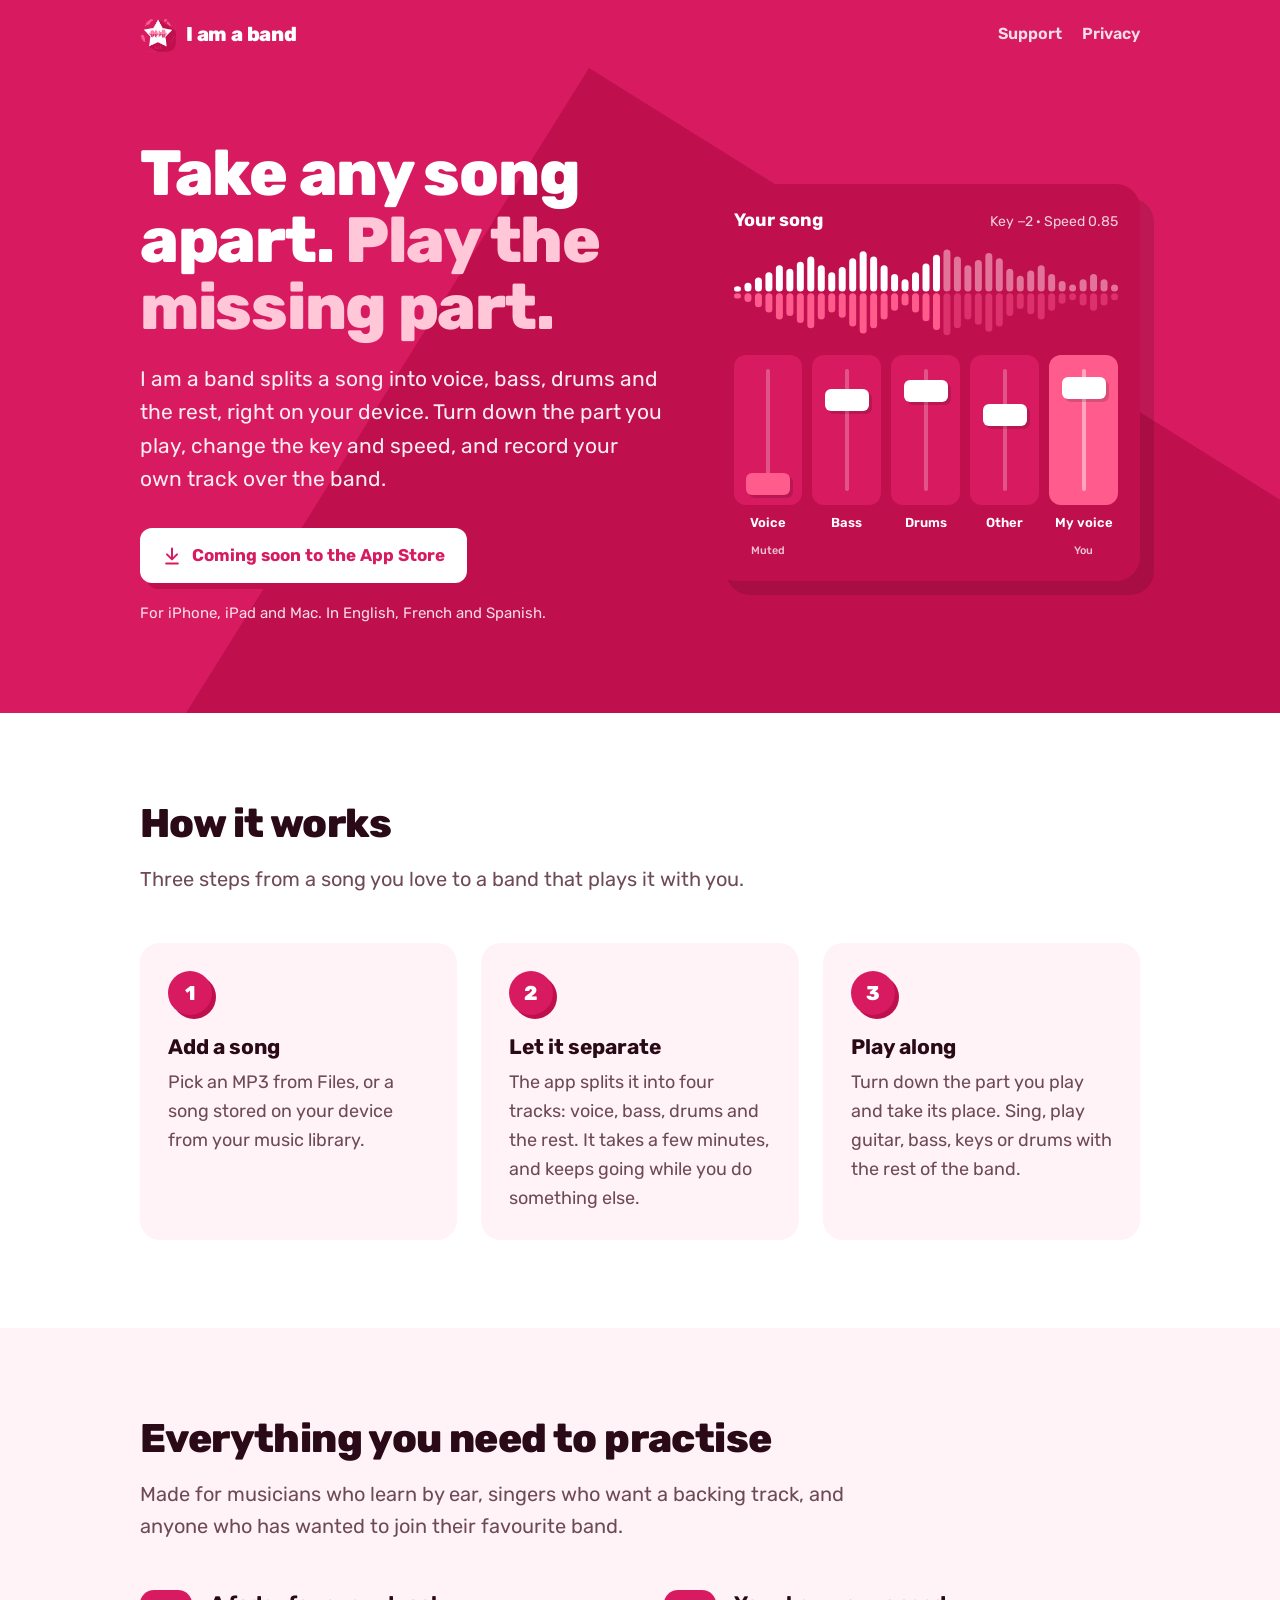
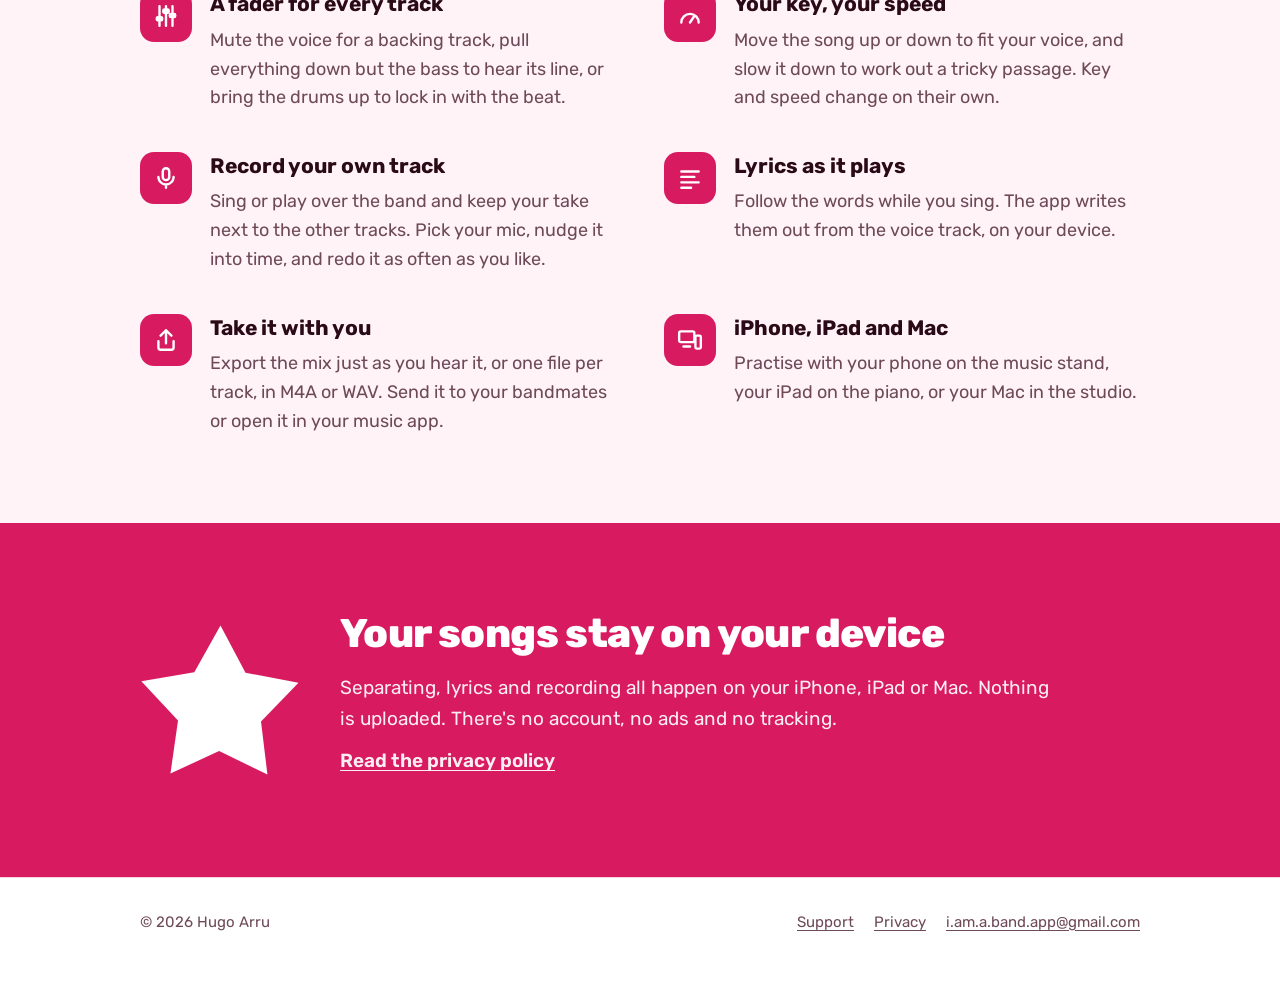
==== index.html @ 849a4b91 "feat: Add the marketing, support and privacy pages Plain HTML and CSS in the app's colours and Rubik" ====
<!doctype html>
<html lang="en">
<head>
  <meta charset="utf-8">
  <meta name="viewport" content="width=device-width, initial-scale=1">
  <title>I am a band — play along with any song</title>
  <meta name="description" content="I am a band splits a song into voice, bass, drums and the rest, on your iPhone, iPad or Mac. Mute your part, change the key and speed, and record your own track over the band.">
  <meta name="theme-color" content="#d81b60">
  <meta property="og:type" content="website">
  <meta property="og:title" content="I am a band">
  <meta property="og:description" content="Take any song apart and play the missing part. On iPhone, iPad and Mac.">
  <meta property="og:image" content="https://hugoarru.github.io/iamaband/assets/icon.png">
  <meta property="og:url" content="https://hugoarru.github.io/iamaband/">
  <link rel="icon" type="image/png" href="assets/favicon.png">
  <link rel="apple-touch-icon" href="assets/apple-touch-icon.png">
  <link rel="preload" href="assets/fonts/Rubik.woff2" as="font" type="font/woff2" crossorigin>
  <link rel="stylesheet" href="assets/style.css">
</head>
<body>
  <a class="skip" href="#main">Skip to content</a>

  <header class="bar">
    <div class="wrap">
      <a class="brand" href="./"><img src="assets/icon.png" alt="" width="36" height="36"><span>I am a band</span></a>
      <nav aria-label="Main">
        <a href="support/">Support</a>
        <a href="privacy/">Privacy</a>
      </nav>
    </div>
  </header>

  <main id="main">
    <div class="hero">
      <div class="wrap">
        <div>
          <h1>Take any song apart. <span>Play the missing part.</span></h1>
          <p class="lead">I am a band splits a song into voice, bass, drums and the rest, right on your device. Turn down the part you play, change the key and speed, and record your own track over the band.</p>
          <!-- When the app is live, turn this into a link to its App Store page:
               <a class="store" href="https://apps.apple.com/app/idXXXXXXXXXX"> … Download on the App Store</a> -->
          <span class="store">
            <svg viewBox="0 0 24 24" fill="none" stroke="currentColor" stroke-width="2.4" stroke-linecap="round" stroke-linejoin="round" aria-hidden="true"><path d="M12 3v12M6 10l6 6 6-6M5 21h14"/></svg>
            Coming soon to the App Store
          </span>
          <p class="platforms">For iPhone, iPad and Mac. In English, French and Spanish.</p>
        </div>

        <div class="mixer" role="img" aria-label="The mixer in I am a band: voice muted, bass, drums and the rest playing, and your own voice recorded over them.">
          <div class="mixer-title">
            <strong>Your song</strong>
            <span>Key −2 · Speed 0.85</span>
          </div>
          <img class="wave" src="assets/wave.svg" alt="" width="440" height="104">
          <div class="faders">
            <div class="fader muted"><div class="track"><div class="cap" style="top: 86%"></div></div>Voice<small>Muted</small></div>
            <div class="fader"><div class="track"><div class="cap" style="top: 30%"></div></div>Bass<small>&nbsp;</small></div>
            <div class="fader"><div class="track"><div class="cap" style="top: 24%"></div></div>Drums<small>&nbsp;</small></div>
            <div class="fader"><div class="track"><div class="cap" style="top: 40%"></div></div>Other<small>&nbsp;</small></div>
            <div class="fader mine"><div class="track"><div class="cap" style="top: 22%"></div></div>My voice<small>You</small></div>
          </div>
        </div>
      </div>
    </div>

    <section>
      <div class="wrap">
        <h2>How it works</h2>
        <p class="intro">Three steps from a song you love to a band that plays it with you.</p>
        <ol class="steps">
          <li>
            <h3>Add a song</h3>
            <p>Pick an MP3 from Files, or a song stored on your device from your music library.</p>
          </li>
          <li>
            <h3>Let it separate</h3>
            <p>The app splits it into four tracks: voice, bass, drums and the rest. It takes a few minutes, and keeps going while you do something else.</p>
          </li>
          <li>
            <h3>Play along</h3>
            <p>Turn down the part you play and take its place. Sing, play guitar, bass, keys or drums with the rest of the band.</p>
          </li>
        </ol>
      </div>
    </section>

    <section class="alt">
      <div class="wrap">
        <h2>Everything you need to practise</h2>
        <p class="intro">Made for musicians who learn by ear, singers who want a backing track, and anyone who has wanted to join their favourite band.</p>
        <div class="features">
          <div class="feature">
            <div class="glyph"><svg viewBox="0 0 24 24" fill="none" stroke="currentColor" stroke-width="2.2" stroke-linecap="round" aria-hidden="true"><path d="M6 3v18M12 3v18M18 3v18"/><rect x="3.5" y="13" width="5" height="3" rx="1" fill="currentColor"/><rect x="9.5" y="6" width="5" height="3" rx="1" fill="currentColor"/><rect x="15.5" y="10" width="5" height="3" rx="1" fill="currentColor"/></svg></div>
            <div>
              <h3>A fader for every track</h3>
              <p>Mute the voice for a backing track, pull everything down but the bass to hear its line, or bring the drums up to lock in with the beat.</p>
            </div>
          </div>
          <div class="feature">
            <div class="glyph"><svg viewBox="0 0 24 24" fill="none" stroke="currentColor" stroke-width="2.2" stroke-linecap="round" stroke-linejoin="round" aria-hidden="true"><path d="M4 18a8 8 0 1 1 16 0"/><path d="M12 18l4-6"/></svg></div>
            <div>
              <h3>Your key, your speed</h3>
              <p>Move the song up or down to fit your voice, and slow it down to work out a tricky passage. Key and speed change on their own.</p>
            </div>
          </div>
          <div class="feature">
            <div class="glyph"><svg viewBox="0 0 24 24" fill="none" stroke="currentColor" stroke-width="2.2" stroke-linecap="round" stroke-linejoin="round" aria-hidden="true"><rect x="9" y="3" width="6" height="11" rx="3"/><path d="M5 11a7 7 0 0 0 14 0M12 18v3"/></svg></div>
            <div>
              <h3>Record your own track</h3>
              <p>Sing or play over the band and keep your take next to the other tracks. Pick your mic, nudge it into time, and redo it as often as you like.</p>
            </div>
          </div>
          <div class="feature">
            <div class="glyph"><svg viewBox="0 0 24 24" fill="none" stroke="currentColor" stroke-width="2.2" stroke-linecap="round" aria-hidden="true"><path d="M4 6h16M4 11h12M4 16h16M4 21h9"/></svg></div>
            <div>
              <h3>Lyrics as it plays</h3>
              <p>Follow the words while you sing. The app writes them out from the voice track, on your device.</p>
            </div>
          </div>
          <div class="feature">
            <div class="glyph"><svg viewBox="0 0 24 24" fill="none" stroke="currentColor" stroke-width="2.2" stroke-linecap="round" stroke-linejoin="round" aria-hidden="true"><path d="M12 15V3M7 8l5-5 5 5"/><path d="M5 13v6a2 2 0 0 0 2 2h10a2 2 0 0 0 2-2v-6"/></svg></div>
            <div>
              <h3>Take it with you</h3>
              <p>Export the mix just as you hear it, or one file per track, in M4A or WAV. Send it to your bandmates or open it in your music app.</p>
            </div>
          </div>
          <div class="feature">
            <div class="glyph"><svg viewBox="0 0 24 24" fill="none" stroke="currentColor" stroke-width="2.2" stroke-linecap="round" stroke-linejoin="round" aria-hidden="true"><rect x="2" y="4" width="14" height="10" rx="1.5"/><path d="M6 18h6"/><rect x="17" y="8" width="5" height="12" rx="1.2"/></svg></div>
            <div>
              <h3>iPhone, iPad and Mac</h3>
              <p>Practise with your phone on the music stand, your iPad on the piano, or your Mac in the studio.</p>
            </div>
          </div>
        </div>
      </div>
    </section>

    <section class="private">
      <div class="wrap">
        <svg class="star" viewBox="100 90 825 785" aria-hidden="true"><polygon fill="#ffffff" points="515,98 644,342 917,394 724,594 757,867 508,746 257,862 296,588 107,386 380,339"/></svg>
        <div>
          <h2>Your songs stay on your device</h2>
          <p>Separating, lyrics and recording all happen on your iPhone, iPad or Mac. Nothing is uploaded. There's no account, no ads and no tracking.</p>
          <p><a href="privacy/">Read the privacy policy</a></p>
        </div>
      </div>
    </section>
  </main>

  <footer>
    <div class="wrap">
      <span>© 2026 Hugo Arru</span>
      <nav aria-label="Footer">
        <a href="support/">Support</a>
        <a href="privacy/">Privacy</a>
        <a href="mailto:i.am.a.band.app@gmail.com">i.am.a.band.app@gmail.com</a>
      </nav>
    </div>
  </footer>
</body>
</html>
---- assets/style.css ----
@font-face {
  font-family: "Rubik";
  src: url("fonts/Rubik.woff2") format("woff2");
  font-weight: 300 900;
  font-display: swap;
}

:root {
  --ground: #d81b60;
  --shadow: #bf0f4d;
  --pink: #ff5c8d;
  --pale: #ffc7d8;
  --white: #ffffff;

  --bg: #ffffff;
  --surface: #fff3f7;
  --text: #2a0a16;
  --muted: #6e4a58;
  --line: #f6d3df;
  --link: #bf0f4d;

  --width: 1040px;
  --reading: 680px;
  --radius: 12px;
}

@media (prefers-color-scheme: dark) {
  :root {
    --bg: #17060d;
    --surface: #240c16;
    --text: #fbe9ef;
    --muted: #c7a2b0;
    --line: #3f1626;
    --link: #ff8fb1;
  }
}

* { box-sizing: border-box; }

html { -webkit-text-size-adjust: 100%; }

body {
  margin: 0;
  background: var(--bg);
  color: var(--text);
  font-family: "Rubik", system-ui, -apple-system, sans-serif;
  font-size: 18px;
  line-height: 1.6;
  overflow-x: hidden;
}

a { color: var(--link); text-underline-offset: 3px; }
a:hover { text-decoration-thickness: 2px; }

img { display: block; max-width: 100%; }

.wrap {
  width: 100%;
  max-width: var(--width);
  margin: 0 auto;
  padding: 0 20px;
}

.skip {
  position: absolute;
  left: -9999px;
}
.skip:focus {
  left: 16px;
  top: 16px;
  z-index: 10;
  padding: 8px 14px;
  background: var(--white);
  color: var(--ground);
  border-radius: 8px;
}

/* Top bar */

.bar {
  background: var(--ground);
  color: var(--white);
}
.bar .wrap {
  display: flex;
  align-items: center;
  justify-content: space-between;
  gap: 16px;
  min-height: 68px;
}
.brand {
  display: flex;
  align-items: center;
  gap: 10px;
  color: var(--white);
  text-decoration: none;
  font-weight: 800;
  font-size: 20px;
  letter-spacing: -0.01em;
}
.brand img {
  width: 36px;
  height: 36px;
  border-radius: 9px;
}
.bar nav {
  display: flex;
  gap: 20px;
  font-weight: 600;
  font-size: 16px;
}
.bar nav a {
  color: var(--white);
  text-decoration: none;
  opacity: 0.85;
}
.bar nav a:hover,
.bar nav a[aria-current="page"] {
  opacity: 1;
  text-decoration: underline;
  text-decoration-thickness: 2px;
}

/* Hero, with the icon's long flat shadow */

.hero {
  position: relative;
  background: var(--ground);
  color: var(--white);
  overflow: hidden;
  isolation: isolate;
}
.hero::before {
  content: "";
  position: absolute;
  z-index: -1;
  left: 46%;
  top: 0;
  width: 200%;
  height: 200%;
  background: var(--shadow);
  transform-origin: 0 0;
  transform: rotate(32deg);
}
.hero .wrap {
  display: grid;
  grid-template-columns: 1.1fr 0.9fr;
  align-items: center;
  gap: 48px;
  padding-top: 72px;
  padding-bottom: 88px;
}
.hero h1 {
  margin: 0 0 20px;
  font-size: clamp(40px, 6vw, 64px);
  line-height: 1.05;
  font-weight: 800;
  letter-spacing: -0.02em;
}
.hero h1 span { color: var(--pale); }
.hero p.lead {
  margin: 0 0 32px;
  max-width: 34em;
  font-size: 21px;
  color: var(--white);
  opacity: 0.92;
}
.store {
  display: inline-flex;
  align-items: center;
  gap: 10px;
  padding: 14px 22px;
  border-radius: var(--radius);
  background: var(--white);
  color: var(--ground);
  font-weight: 700;
  font-size: 17px;
  text-decoration: none;
  box-shadow: 6px 6px 0 var(--shadow);
}
.store svg { width: 20px; height: 20px; flex: none; }
.platforms {
  margin: 18px 0 0;
  font-size: 15px;
  opacity: 0.85;
}

/* The mixer mock-up */

.mixer {
  background: var(--shadow);
  border-radius: 24px;
  padding: 22px;
  box-shadow: 14px 14px 0 rgba(0, 0, 0, 0.12);
  color: var(--white);
}
.mixer-title {
  display: flex;
  justify-content: space-between;
  align-items: baseline;
  gap: 12px;
  margin-bottom: 12px;
}
.mixer-title strong { font-size: 18px; }
.mixer-title span { font-size: 14px; opacity: 0.8; }
.wave {
  width: 100%;
  height: auto;
  margin-bottom: 18px;
}
.faders {
  display: grid;
  grid-template-columns: repeat(5, 1fr);
  gap: 10px;
}
.fader {
  display: flex;
  flex-direction: column;
  align-items: center;
  gap: 8px;
  font-size: 13px;
  font-weight: 600;
  text-align: center;
}
.fader .track {
  position: relative;
  width: 100%;
  height: 150px;
  background: var(--ground);
  border-radius: var(--radius);
}
.fader .track::before {
  content: "";
  position: absolute;
  left: 50%;
  top: 14px;
  bottom: 14px;
  width: 4px;
  margin-left: -2px;
  border-radius: 2px;
  background: rgba(255, 255, 255, 0.25);
}
.fader .cap {
  position: absolute;
  left: 18%;
  right: 18%;
  height: 22px;
  margin-top: -11px;
  background: var(--white);
  border-radius: 6px;
  box-shadow: 3px 3px 0 rgba(0, 0, 0, 0.15);
}
.fader.muted .cap { background: var(--pink); }
.fader.mine .track { background: var(--pink); }
.fader.mine .track::before { background: rgba(255, 255, 255, 0.45); }
.fader small {
  display: block;
  font-weight: 500;
  opacity: 0.75;
}

/* Sections */

section { padding: 88px 0; }
section.alt { background: var(--surface); }

h2 {
  margin: 0 0 16px;
  font-size: clamp(30px, 4vw, 40px);
  line-height: 1.15;
  font-weight: 800;
  letter-spacing: -0.015em;
}
h3 {
  margin: 0 0 8px;
  font-size: 21px;
  line-height: 1.3;
  font-weight: 700;
}
.intro {
  max-width: 36em;
  margin: 0 0 48px;
  color: var(--muted);
  font-size: 20px;
}

.steps {
  display: grid;
  grid-template-columns: repeat(3, 1fr);
  gap: 24px;
  margin: 0;
  padding: 0;
  list-style: none;
  counter-reset: step;
}
.steps li {
  counter-increment: step;
  padding: 28px;
  background: var(--surface);
  border-radius: 20px;
}
.steps li::before {
  content: counter(step);
  display: grid;
  place-items: center;
  width: 44px;
  height: 44px;
  margin-bottom: 18px;
  border-radius: 50%;
  background: var(--ground);
  color: var(--white);
  font-weight: 800;
  font-size: 20px;
  box-shadow: 4px 4px 0 var(--shadow);
}
.steps p,
.features p {
  margin: 0;
  color: var(--muted);
}

.features {
  display: grid;
  grid-template-columns: repeat(2, 1fr);
  gap: 40px 48px;
}
.feature {
  display: grid;
  grid-template-columns: 52px 1fr;
  gap: 18px;
  align-items: start;
}
.feature .glyph {
  display: grid;
  place-items: center;
  width: 52px;
  height: 52px;
  border-radius: 14px;
  background: var(--ground);
  color: var(--white);
}
.feature .glyph svg { width: 26px; height: 26px; }

.private {
  background: var(--ground);
  color: var(--white);
}
.private .wrap {
  display: grid;
  grid-template-columns: auto 1fr;
  gap: 40px;
  align-items: center;
}
.private svg.star {
  width: 160px;
  height: 160px;
}
.private p {
  margin: 0 0 12px;
  max-width: 38em;
  font-size: 19px;
  opacity: 0.92;
}
.private a { color: var(--white); font-weight: 600; }

/* Reading pages: privacy and support */

.page-head {
  background: var(--ground);
  color: var(--white);
}
.page-head .wrap {
  max-width: calc(var(--reading) + 40px);
  padding-top: 56px;
  padding-bottom: 56px;
}
.page-head h1 {
  margin: 0 0 8px;
  font-size: clamp(36px, 5vw, 48px);
  line-height: 1.1;
  font-weight: 800;
  letter-spacing: -0.02em;
}
.page-head p {
  margin: 0;
  font-size: 19px;
  opacity: 0.9;
}

.prose {
  max-width: calc(var(--reading) + 40px);
  padding-top: 56px;
  padding-bottom: 88px;
}
.prose h2 {
  margin-top: 48px;
  font-size: 26px;
}
.prose h2:first-child { margin-top: 0; }
.prose p,
.prose ul { margin: 0 0 16px; }
.prose ul { padding-left: 22px; }
.prose li { margin-bottom: 8px; }
.prose strong { font-weight: 700; }

.summary {
  margin: 0 0 40px;
  padding: 24px 28px;
  background: var(--surface);
  border-left: 6px solid var(--ground);
  border-radius: var(--radius);
}
.summary p:last-child { margin-bottom: 0; }

.contact {
  display: flex;
  flex-wrap: wrap;
  align-items: center;
  justify-content: space-between;
  gap: 16px 24px;
  margin: 0 0 48px;
  padding: 24px 28px;
  background: var(--surface);
  border-radius: 20px;
}
.contact p { margin: 0; }
.contact .store {
  box-shadow: 5px 5px 0 var(--shadow);
  background: var(--ground);
  color: var(--white);
}

details {
  border-bottom: 1px solid var(--line);
}
details:first-of-type { border-top: 1px solid var(--line); }
summary {
  position: relative;
  padding: 18px 40px 18px 0;
  font-weight: 700;
  font-size: 19px;
  cursor: pointer;
  list-style: none;
}
summary::-webkit-details-marker { display: none; }
summary::after {
  content: "+";
  position: absolute;
  right: 4px;
  top: 50%;
  transform: translateY(-50%);
  color: var(--ground);
  font-size: 28px;
  font-weight: 500;
  line-height: 1;
}
details[open] summary::after { content: "−"; }
details > div { padding: 0 0 16px; color: var(--muted); }
details > div p { margin: 0 0 12px; }

/* Footer */

footer {
  border-top: 1px solid var(--line);
  padding: 32px 0 48px;
  font-size: 15px;
  color: var(--muted);
}
footer .wrap {
  display: flex;
  flex-wrap: wrap;
  justify-content: space-between;
  gap: 12px 24px;
}
footer nav {
  display: flex;
  flex-wrap: wrap;
  gap: 8px 20px;
}
footer a { color: var(--muted); }

:focus-visible {
  outline: 3px solid var(--pink);
  outline-offset: 3px;
}

@media (max-width: 860px) {
  .hero .wrap {
    grid-template-columns: 1fr;
    gap: 48px;
    padding-top: 48px;
    padding-bottom: 64px;
  }
  .hero::before { left: 70%; }
  .steps { grid-template-columns: 1fr; }
  .features { grid-template-columns: 1fr; gap: 32px; }
  .private .wrap { grid-template-columns: 1fr; gap: 24px; }
  .private svg.star { width: 96px; height: 96px; }
  section { padding: 64px 0; }
}

@media (max-width: 520px) {
  body { font-size: 17px; }
  .wrap { padding: 0 16px; }
  .bar nav { gap: 14px; font-size: 15px; }
  .brand span { display: none; }
  .hero p.lead { font-size: 19px; }
  .mixer { padding: 16px; }
  .faders { gap: 6px; }
  .fader { font-size: 12px; }
  .fader .track { height: 120px; }
  .steps li { padding: 22px; }
  .summary, .contact { padding: 20px; }
}
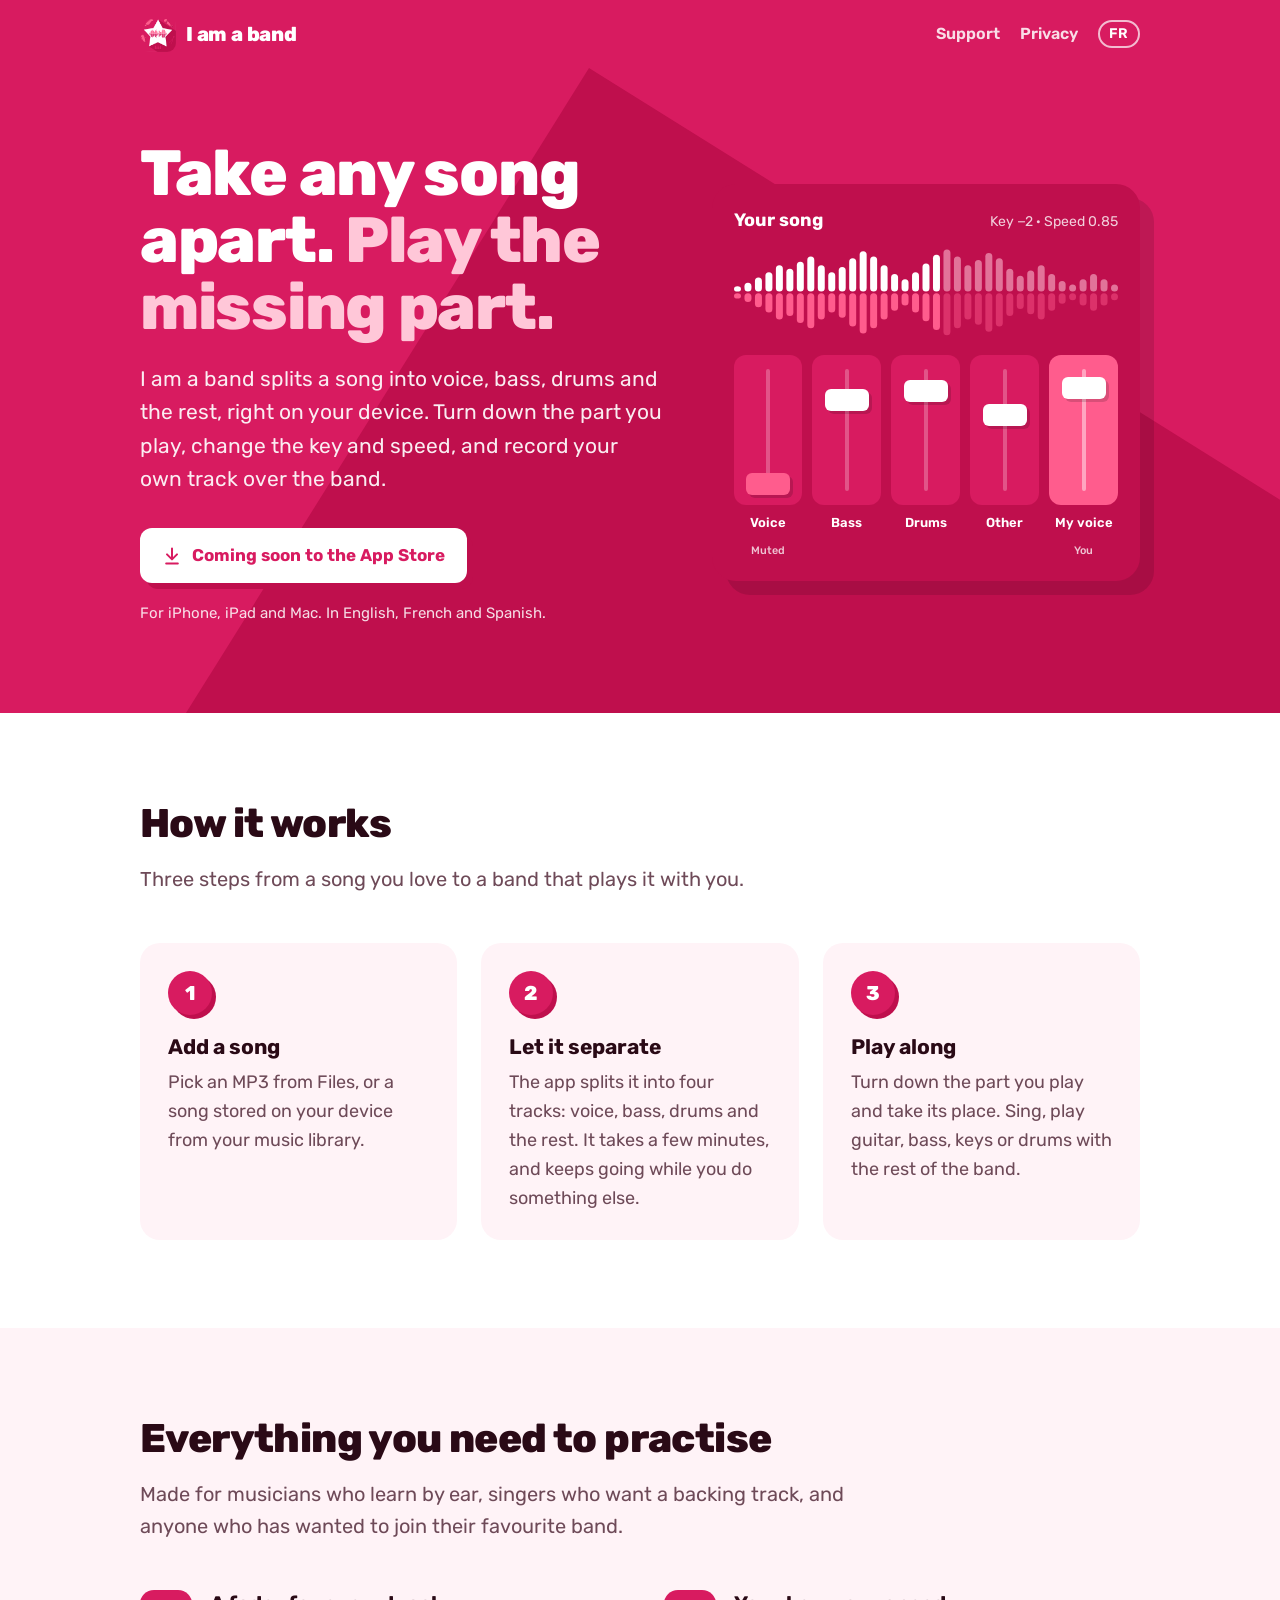
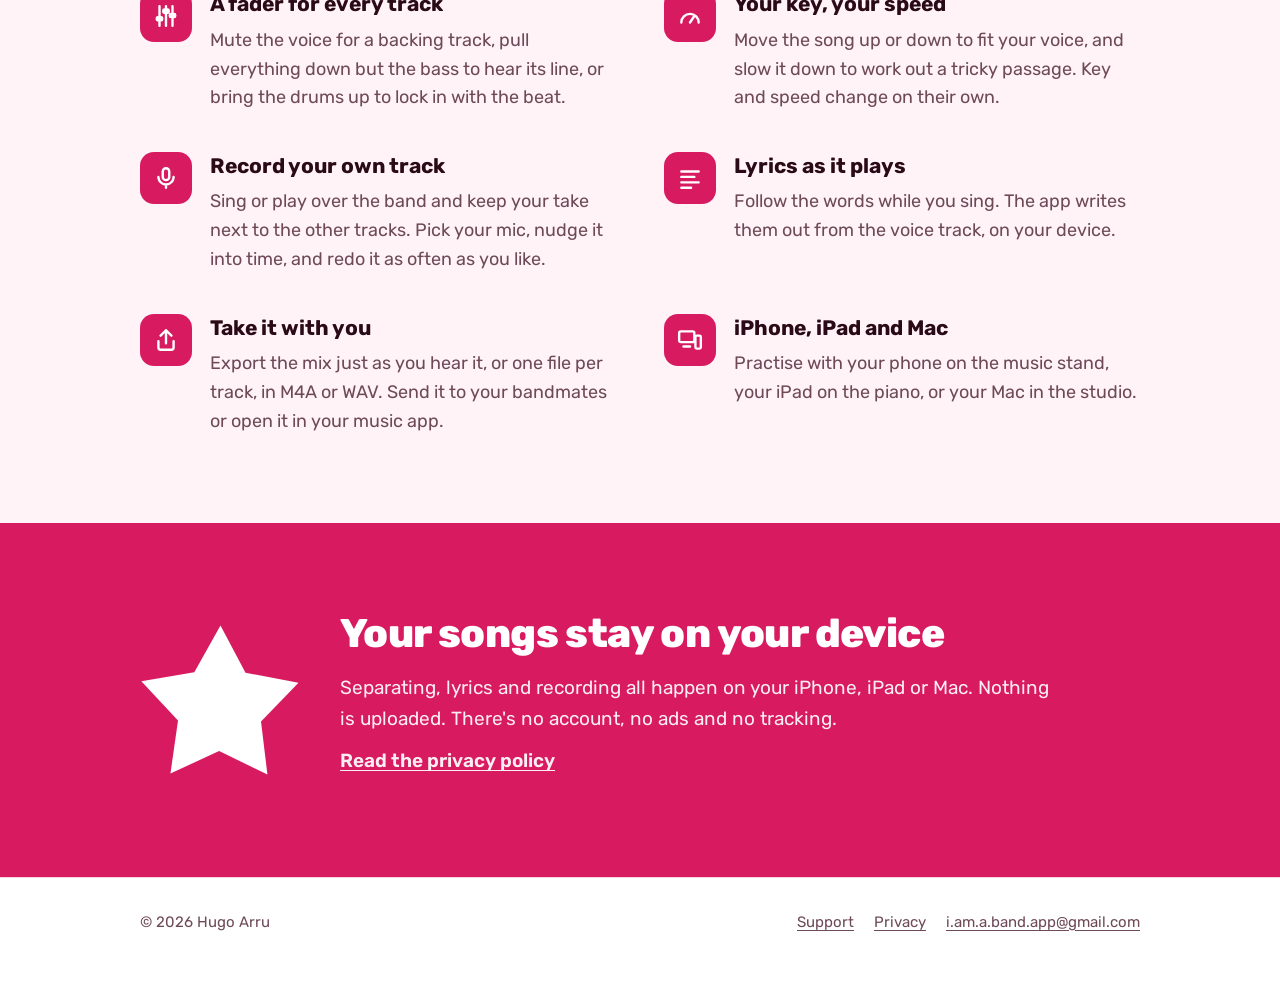
==== commit 7ec75f95: "feat: Add French versions of the pages Translate the home, support and privacy pages into French und" ====
--- a/index.html
+++ b/index.html
@@ -11,6 +11,9 @@
   <meta property="og:description" content="Take any song apart and play the missing part. On iPhone, iPad and Mac.">
   <meta property="og:image" content="https://hugoarru.github.io/iamaband/assets/icon.png">
   <meta property="og:url" content="https://hugoarru.github.io/iamaband/">
+  <link rel="alternate" hreflang="en" href="https://hugoarru.github.io/iamaband/">
+  <link rel="alternate" hreflang="fr" href="https://hugoarru.github.io/iamaband/fr/">
+  <link rel="alternate" hreflang="x-default" href="https://hugoarru.github.io/iamaband/">
   <link rel="icon" type="image/png" href="assets/favicon.png">
   <link rel="apple-touch-icon" href="assets/apple-touch-icon.png">
   <link rel="preload" href="assets/fonts/Rubik.woff2" as="font" type="font/woff2" crossorigin>
@@ -25,6 +28,7 @@
       <nav aria-label="Main">
         <a href="support/">Support</a>
         <a href="privacy/">Privacy</a>
+        <a class="lang" href="fr/" hreflang="fr" lang="fr" title="Version française" aria-label="Version française">FR</a>
       </nav>
     </div>
   </header>
--- a/assets/style.css
+++ b/assets/style.css
@@ -512,3 +512,20 @@
   .steps li { padding: 22px; }
   .summary, .contact { padding: 20px; }
 }
+
+/* Language switch */
+
+.bar nav { align-items: center; }
+.bar nav a.lang {
+  padding: 1px 9px;
+  border: 2px solid rgba(255, 255, 255, 0.7);
+  border-radius: 999px;
+  font-size: 14px;
+  letter-spacing: 0.04em;
+  opacity: 1;
+}
+.bar nav a.lang:hover {
+  background: var(--white);
+  color: var(--ground);
+  text-decoration: none;
+}
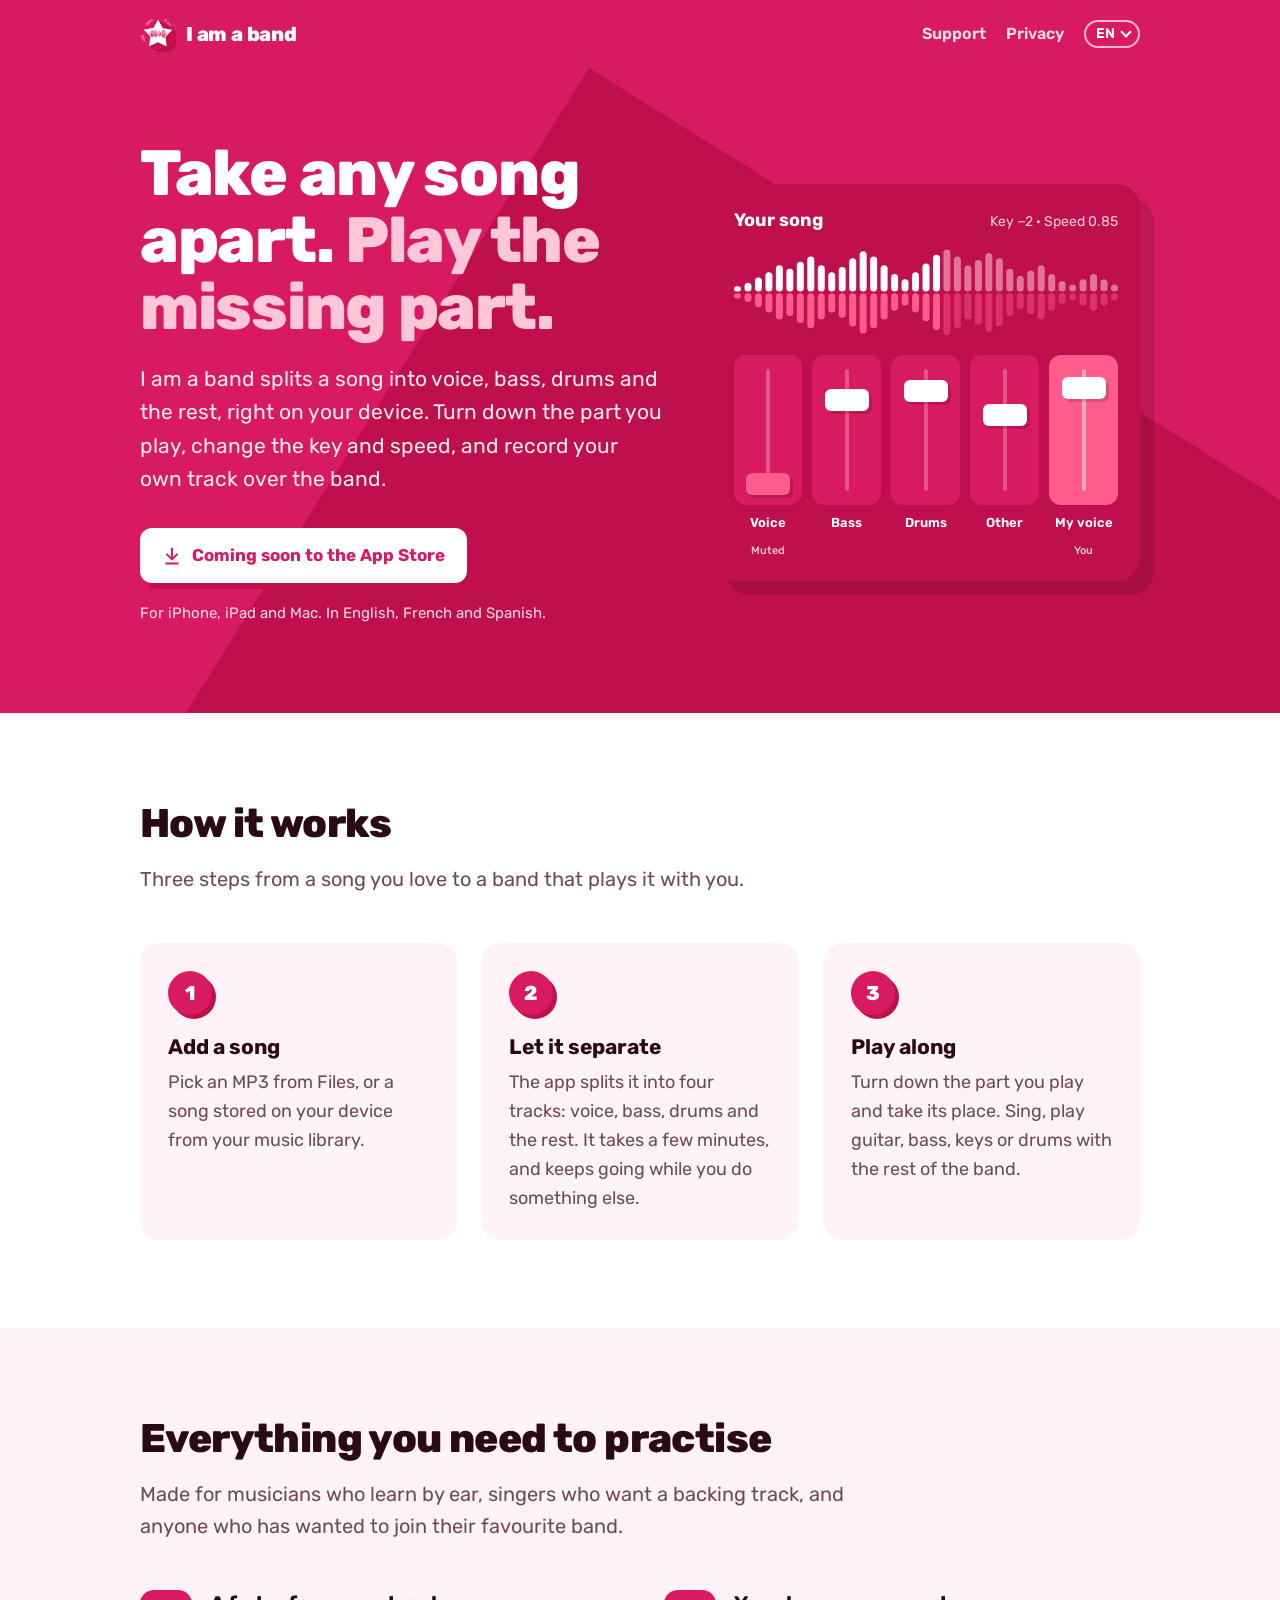
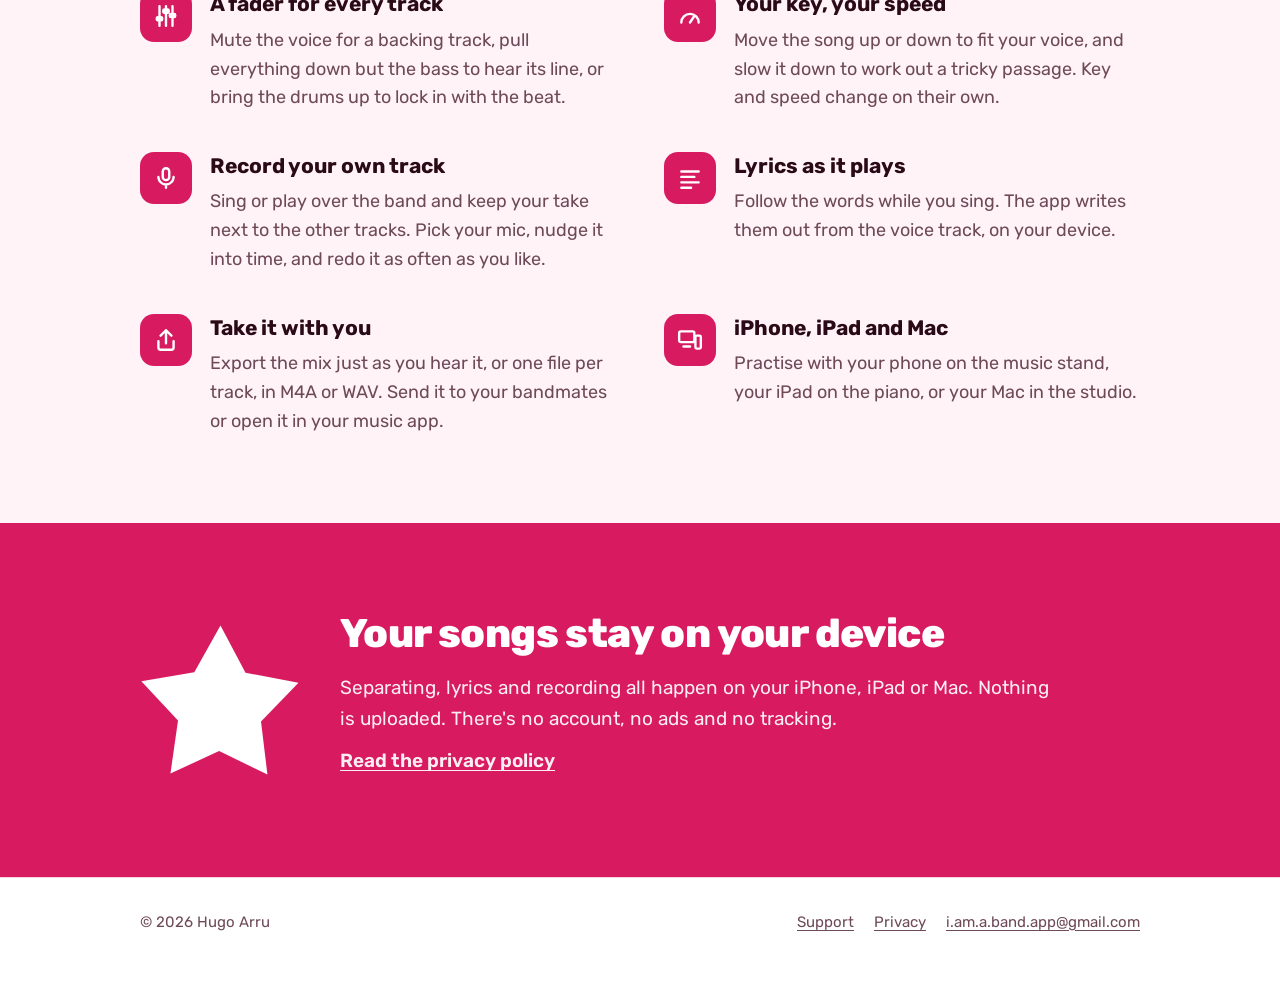
==== commit 6060c21e: "feat: Add Spanish versions of the pages Translate the home, support and privacy pages into Spanish u" ====
--- a/index.html
+++ b/index.html
@@ -13,6 +13,7 @@
   <meta property="og:url" content="https://hugoarru.github.io/iamaband/">
   <link rel="alternate" hreflang="en" href="https://hugoarru.github.io/iamaband/">
   <link rel="alternate" hreflang="fr" href="https://hugoarru.github.io/iamaband/fr/">
+  <link rel="alternate" hreflang="es" href="https://hugoarru.github.io/iamaband/es/">
   <link rel="alternate" hreflang="x-default" href="https://hugoarru.github.io/iamaband/">
   <link rel="icon" type="image/png" href="assets/favicon.png">
   <link rel="apple-touch-icon" href="assets/apple-touch-icon.png">
@@ -28,7 +29,14 @@
       <nav aria-label="Main">
         <a href="support/">Support</a>
         <a href="privacy/">Privacy</a>
-        <a class="lang" href="fr/" hreflang="fr" lang="fr" title="Version française" aria-label="Version française">FR</a>
+        <details class="langs">
+          <summary aria-label="Language: English">EN</summary>
+          <ul>
+            <li><a href="" hreflang="en" lang="en" aria-current="true">English</a></li>
+            <li><a href="fr/" hreflang="fr" lang="fr">Français</a></li>
+            <li><a href="es/" hreflang="es" lang="es">Español</a></li>
+          </ul>
+        </details>
       </nav>
     </div>
   </header>
--- a/assets/style.css
+++ b/assets/style.css
@@ -430,11 +430,11 @@
   color: var(--white);
 }
 
-details {
+.prose details {
   border-bottom: 1px solid var(--line);
 }
-details:first-of-type { border-top: 1px solid var(--line); }
-summary {
+.prose details:first-of-type { border-top: 1px solid var(--line); }
+.prose summary {
   position: relative;
   padding: 18px 40px 18px 0;
   font-weight: 700;
@@ -442,8 +442,8 @@
   cursor: pointer;
   list-style: none;
 }
-summary::-webkit-details-marker { display: none; }
-summary::after {
+.prose summary::-webkit-details-marker { display: none; }
+.prose summary::after {
   content: "+";
   position: absolute;
   right: 4px;
@@ -454,9 +454,9 @@
   font-weight: 500;
   line-height: 1;
 }
-details[open] summary::after { content: "−"; }
-details > div { padding: 0 0 16px; color: var(--muted); }
-details > div p { margin: 0 0 12px; }
+.prose details[open] summary::after { content: "−"; }
+.prose details > div { padding: 0 0 16px; color: var(--muted); }
+.prose details > div p { margin: 0 0 12px; }
 
 /* Footer */
 
@@ -513,19 +513,58 @@
   .summary, .contact { padding: 20px; }
 }
 
-/* Language switch */
+/* Language menu */
 
 .bar nav { align-items: center; }
-.bar nav a.lang {
-  padding: 1px 9px;
+.langs { position: relative; }
+.langs summary {
+  display: flex;
+  align-items: center;
+  gap: 4px;
+  padding: 1px 8px 1px 10px;
   border: 2px solid rgba(255, 255, 255, 0.7);
   border-radius: 999px;
   font-size: 14px;
   letter-spacing: 0.04em;
+  cursor: pointer;
+  list-style: none;
+  user-select: none;
+}
+.langs summary::-webkit-details-marker { display: none; }
+.langs summary::after {
+  content: "";
+  width: 6px;
+  height: 6px;
+  margin: -3px 0 0 2px;
+  border-right: 2px solid currentColor;
+  border-bottom: 2px solid currentColor;
+  transform: rotate(45deg);
+}
+.langs[open] summary::after { margin-top: 3px; transform: rotate(-135deg); }
+.langs summary:hover,
+.langs[open] summary { background: var(--white); color: var(--ground); }
+.langs ul {
+  position: absolute;
+  right: 0;
+  top: calc(100% + 10px);
+  z-index: 20;
+  min-width: 150px;
+  margin: 0;
+  padding: 6px;
+  list-style: none;
+  background: var(--white);
+  border-radius: var(--radius);
+  box-shadow: 6px 6px 0 var(--shadow);
+}
+.bar nav .langs a {
+  display: block;
+  padding: 8px 12px;
+  border-radius: 8px;
+  color: var(--ground);
   opacity: 1;
-}
-.bar nav a.lang:hover {
-  background: var(--white);
-  color: var(--ground);
   text-decoration: none;
-}
+  font-size: 16px;
+}
+.bar nav .langs a:hover { background: #fff0f5; }
+.bar nav .langs a[aria-current="true"] { font-weight: 800; }
+.bar nav .langs a[aria-current="true"]::after { content: " ✓"; }
